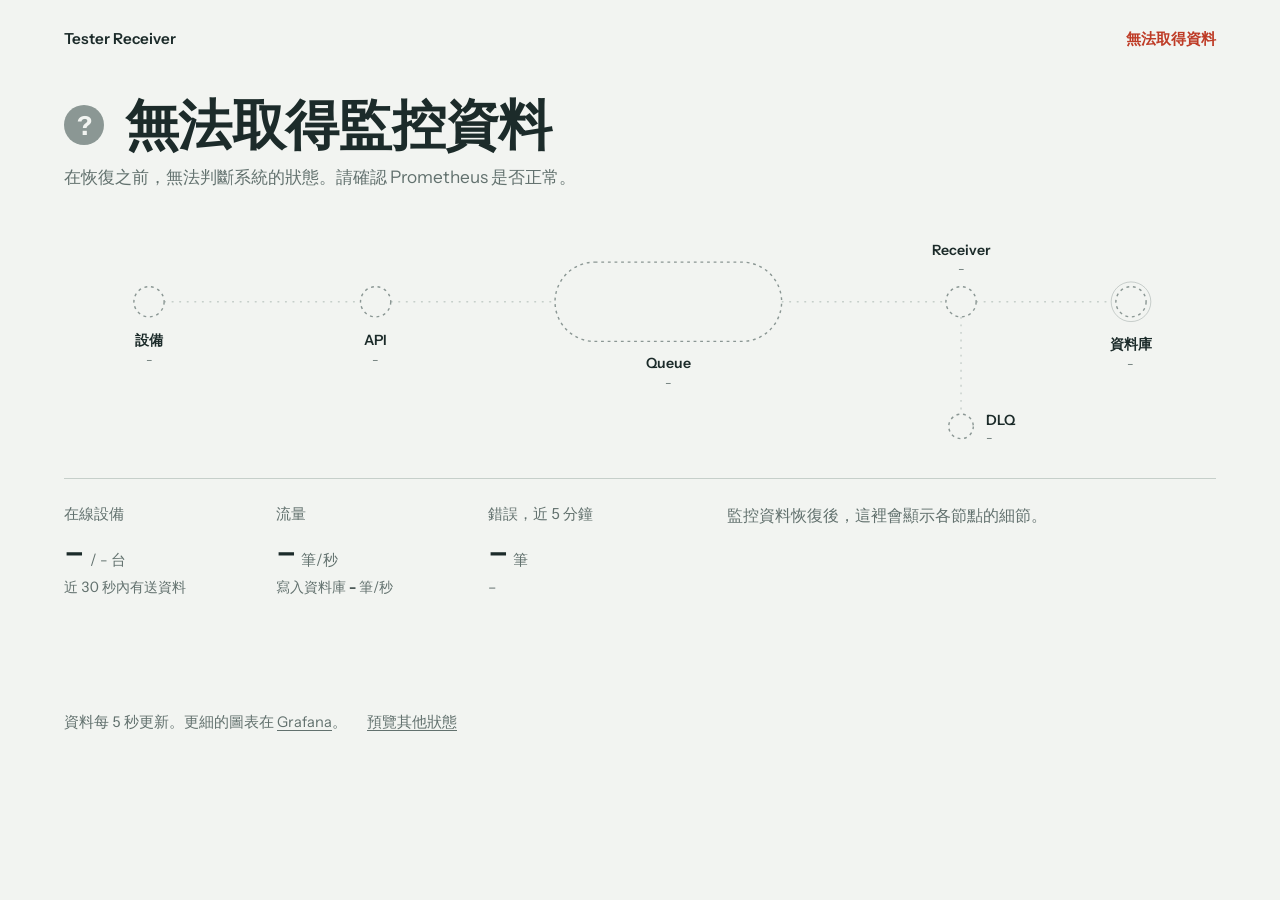
==== cmd/dashboard/web/index.html @ 611d3ff2 "Add live flow monitor page and fix DLQ misrouting after long outages Flow monitor (http://localhost:" ====
<!doctype html>
<html lang="zh-Hant">
<head>
<meta charset="utf-8">
<meta name="viewport" content="width=device-width, initial-scale=1">
<title>Tester Receiver 流程監控</title>
<link rel="icon" href="data:image/svg+xml,%3Csvg xmlns='http://www.w3.org/2000/svg' viewBox='0 0 32 32'%3E%3Ccircle cx='16' cy='16' r='11' fill='none' stroke='%230E7C66' stroke-width='3'/%3E%3Ccircle cx='16' cy='16' r='4.5' fill='%230E7C66'/%3E%3C/svg%3E">
<link rel="preconnect" href="https://fonts.googleapis.com">
<link rel="preconnect" href="https://fonts.gstatic.com" crossorigin>
<link href="https://fonts.googleapis.com/css2?family=Instrument+Sans:wdth,wght@75..100,400..700&display=swap" rel="stylesheet">
<style>
  /* 一條訊號路徑。節點是線上的點，Queue 是線上的一段蓄水段。
     顏色只有一個用途：青綠是「在流動」，琥珀與紅保留給異常。 */
  :root {
    --paper: #F2F4F1; --ink: #1C2B2A; --muted: #62716E; --line: #C6CFCA; --faint: #E3E8E4;
    --flow: #0E7C66;  --warn: #8C5600; --bad: #BE3B26;  --off: #8B9794;   /* warn 原為 #A9690A，文字對比 4.03 未達 4.5 */
    --flow-soft: rgba(14, 124, 102, .12); --warn-soft: rgba(169, 105, 10, .13); --bad-soft: rgba(190, 59, 38, .12);
  }
  @media (prefers-color-scheme: dark) {
    :root {
      --paper: #101614; --ink: #E4EBE7; --muted: #8FA09B; --line: #33423D; --faint: #1C2623;
      --flow: #4FD1A5;  --warn: #E3AD45; --bad: #F2806A;  --off: #62726D;
      --flow-soft: rgba(79, 209, 165, .14); --warn-soft: rgba(227, 173, 69, .15); --bad-soft: rgba(242, 128, 106, .15);
    }
  }
  * { box-sizing: border-box; }
  html { -webkit-text-size-adjust: 100%; }
  body {
    margin: 0; background: var(--paper); color: var(--ink);
    font-family: "Instrument Sans", "Noto Sans TC", "PingFang TC", "Microsoft JhengHei", sans-serif;
    font-size: 16px; line-height: 1.5; font-variant-numeric: tabular-nums;
    padding: 28px clamp(20px, 5vw, 72px) 40px;
    max-width: 1440px; margin-inline: auto;
  }
  .num { font-stretch: 85%; }

  .top { display: flex; justify-content: space-between; align-items: baseline; gap: 16px; color: var(--muted); font-size: .95rem; }
  .top strong { color: var(--ink); font-weight: 600; white-space: nowrap; }
  #stamp { text-align: right; }
  #stamp.alert { color: var(--bad); font-weight: 600; }
  #stamp.preview { color: var(--warn); font-weight: 600; }

  /* 標題就是系統狀態 */
  .status { margin: clamp(20px, 4vw, 44px) 0 clamp(8px, 2vw, 20px); min-height: 7.2rem; }
  .status h1 {
    margin: 0; font-size: clamp(2rem, 4.4vw, 3.4rem); font-weight: 600; line-height: 1.12; letter-spacing: -.012em;
    display: flex; align-items: center; gap: .38em;
  }
  .glyph {
    flex: none; display: inline-grid; place-items: center; width: .82em; height: .82em; border-radius: 50%;
    font-size: .9em; background: var(--flow); color: var(--paper); transition: background-color .35s;
  }
  .glyph::before { content: attr(data-g); font-size: .52em; font-weight: 700; line-height: 1; }
  .status.warn .glyph { background: var(--warn); } .status.bad .glyph { background: var(--bad); } .status.off .glyph { background: var(--off); }
  .status p { margin: .5rem 0 0; color: var(--muted); font-size: 1.08rem; max-width: 62ch; }

  /* 架構圖 */
  .diagram { overflow-x: auto; margin-inline: -8px; padding-inline: 8px; scrollbar-width: thin; }
  .diagram svg { display: block; width: 100%; min-width: 780px; height: auto; }

  .edge { stroke: var(--line); stroke-width: 1.5; transition: stroke .35s, stroke-width .35s; }
  .edge.warn { stroke: var(--warn); stroke-width: 2.5; }
  .edge.bad { stroke: var(--bad); stroke-width: 2.5; stroke-dasharray: 3 7; stroke-linecap: round; }
  .edge.off { stroke: var(--line); stroke-dasharray: 2 6; }
  .edge-note { font-size: 13.5px; font-weight: 600; text-anchor: middle; fill: var(--muted); }
  .edge-note.warn { fill: var(--warn); } .edge-note.bad { fill: var(--bad); }
  .particle { fill: var(--flow); }

  .node { cursor: pointer; outline: none; }
  .node .hit { fill: transparent; }
  .node .ring { fill: var(--paper); stroke: var(--ink); stroke-width: 1.5; transition: stroke .35s, stroke-width .2s, fill .35s; }
  .node .outer { fill: none; stroke: var(--ink); stroke-width: 1; opacity: .45; transition: stroke .35s; }
  .node .core { fill: var(--flow); transition: fill .35s, opacity .35s; }
  .node .cross { stroke: var(--bad); stroke-width: 2.2; stroke-linecap: round; fill: none; opacity: 0; transition: opacity .35s; }
  .node .halo { fill: var(--flow-soft); opacity: 0; transition: opacity .2s, fill .35s; }
  .node .name { font-size: 15px; font-weight: 600; fill: var(--ink); text-anchor: middle; }
  .node .val { font-size: 14px; fill: var(--muted); text-anchor: middle; transition: fill .35s; }
  .node.dlq .name, .node.dlq .val { text-anchor: start; }

  .node.warn .ring { stroke: var(--warn); stroke-width: 2; } .node.warn .core { fill: var(--warn); }
  .node.warn .val { fill: var(--warn); font-weight: 600; }  .node.warn .halo { fill: var(--warn-soft); }
  .node.bad .ring { stroke: var(--bad); stroke-width: 2; }   .node.bad .core { opacity: 0; }
  .node.bad .cross { opacity: 1; }
  .node.bad .val { fill: var(--bad); font-weight: 600; }     .node.bad .halo { fill: var(--bad-soft); }
  .node.bad .outer, .node.off .outer { stroke: var(--off); }
  .node.off .ring { stroke: var(--off); stroke-dasharray: 3 4; } .node.off .core { opacity: 0; }

  .node:hover .ring, .node:focus-visible .ring, .node.active .ring { stroke-width: 2.6; }
  .node:hover .halo, .node:focus-visible .halo, .node.active .halo { opacity: 1; }
  .node:focus-visible .ring { stroke: var(--flow); }

  /* Queue：堆在裡面的資料點。這是整張圖唯一「會長大」的東西 */
  .pile circle { fill: var(--flow); opacity: 0; transform: scale(.2); transform-box: fill-box; transform-origin: center;
                 transition: opacity .3s, transform .3s cubic-bezier(.2, .9, .3, 1.3), fill .35s; }
  .pile circle.on { opacity: 1; transform: scale(1); }
  .node.warn .pile circle { fill: var(--warn); } .node.bad .pile circle { fill: var(--bad); }
  .node.mq.bad .cross { opacity: 0; }                /* 堵塞時用堆積表示，不打叉 */
  .node.mq.bad.down .cross { opacity: 1; }           /* broker 沒回應才打叉 */
  .node.mq.bad .ring { fill: var(--bad-soft); } .node.mq.warn .ring { fill: var(--warn-soft); }

  /* 圖下方：三個讀數 + 節點細節 */
  .below { display: grid; grid-template-columns: minmax(0, 1.25fr) minmax(0, 1fr); gap: clamp(24px, 4vw, 64px);
           border-top: 1px solid var(--line); margin-top: 8px; padding-top: 24px; }
  .figures { display: grid; grid-template-columns: repeat(3, minmax(0, 1fr)); gap: 24px; margin: 0; }
  .figures dt { color: var(--muted); font-size: .95rem; }
  .figures dd { margin: 2px 0 0; }
  .figures .big { font-size: clamp(1.9rem, 3.2vw, 2.6rem); font-weight: 500; line-height: 1.1; }
  .figures .unit { color: var(--muted); font-size: .95rem; margin-left: .3em; }
  .figures .more { color: var(--muted); font-size: .9rem; margin-top: 4px; }
  .figures .more b { color: var(--ink); font-weight: 600; }

  .inspect { min-height: 172px; }
  .inspect h2 { margin: 0; font-size: 1.15rem; font-weight: 600; display: flex; align-items: baseline; gap: .6em; flex-wrap: wrap; }
  .inspect h2 small { font-size: .95rem; font-weight: 500; color: var(--muted); }
  .inspect h2 small.warn { color: var(--warn); } .inspect h2 small.bad { color: var(--bad); }
  .inspect .hint { color: var(--muted); margin: 0; }
  .inspect dl { display: grid; grid-template-columns: repeat(2, minmax(0, 1fr)); gap: 6px 24px; margin: 12px 0 0; }
  .inspect dl div { display: flex; justify-content: space-between; gap: 12px; border-bottom: 1px solid var(--faint); padding-bottom: 5px; }
  .inspect dt { color: var(--muted); } .inspect dd { margin: 0; font-weight: 600; text-align: right; }
  .spark { margin-top: 14px; display: flex; align-items: flex-end; gap: 14px; }
  .spark svg { flex: 1; min-width: 0; height: 44px; overflow: visible; }
  .spark path { fill: none; stroke: var(--flow); stroke-width: 2; stroke-linejoin: round; stroke-linecap: round; }
  .spark circle { fill: var(--flow); stroke: var(--paper); stroke-width: 2; }
  .spark span { color: var(--muted); font-size: .88rem; white-space: nowrap; }
  .pin { font: inherit; font-size: .88rem; color: var(--muted); background: none; border: 0; padding: 0; margin-left: auto;
         cursor: pointer; text-decoration: underline; text-underline-offset: 3px; }

  footer { margin-top: 36px; color: var(--muted); font-size: .92rem; display: flex; gap: 10px 20px; flex-wrap: wrap; align-items: center; }
  footer a { color: inherit; text-underline-offset: 3px; }
  .chips { display: flex; gap: 8px; flex-wrap: wrap; }
  .chips[hidden] { display: none; }
  button.chip { font: inherit; font-size: .9rem; color: var(--ink); background: transparent; border: 1px solid var(--line);
                border-radius: 999px; padding: 4px 13px; cursor: pointer; transition: background-color .15s, border-color .15s; }
  button.chip:hover { border-color: var(--ink); }
  button.chip[aria-pressed="true"] { background: var(--ink); color: var(--paper); border-color: var(--ink); }
  button.link { font: inherit; color: inherit; background: none; border: 0; padding: 0; cursor: pointer;
                text-decoration: underline; text-underline-offset: 3px; }
  :is(button, a):focus-visible { outline: 2px solid var(--flow); outline-offset: 3px; border-radius: 4px; }

  /* 窄螢幕一律用 minmax(0, 1fr)：單寫 1fr 的最小寬度是內容寬，會把版面撐出水平捲動 */
  @media (max-width: 860px) {
    .below { grid-template-columns: minmax(0, 1fr); }
    .status { min-height: 0; }
  }
  @media (max-width: 520px) {
    .figures { grid-template-columns: repeat(2, minmax(0, 1fr)); }
    .inspect dl { grid-template-columns: minmax(0, 1fr); }
    .spark { flex-direction: column; align-items: stretch; gap: 6px; }
    .spark svg { flex: none; width: 100%; }
  }
  @media (prefers-reduced-motion: reduce) {
    * { transition: none !important; }
  }
</style>
</head>
<body>

<header class="top">
  <strong>Tester Receiver</strong>
  <span id="stamp" role="status">連線中…</span>
</header>

<section class="status off" id="status" aria-live="polite">
  <h1><span class="glyph" id="glyph" data-g="?" aria-hidden="true"></span><span id="title">讀取中</span></h1>
  <p id="detail">正在取得系統目前的狀態。</p>
</section>

<section class="diagram" aria-label="資料流程圖">
  <svg viewBox="0 74 1220 254" id="map">
    <title>資料從設備經 API 進入 Queue，由 Receiver 取出後寫入資料庫；無法寫入的訊息進入 DLQ。</title>

    <g id="edges">
      <line class="edge" data-edge="devApi" x1="106" y1="150" x2="314" y2="150"/>
      <line class="edge" data-edge="apiMq"  x1="346" y1="150" x2="520" y2="150"/>
      <line class="edge" data-edge="mqRcv"  x1="760" y1="150" x2="934" y2="150"/>
      <line class="edge" data-edge="rcvDb"  x1="966" y1="150" x2="1109" y2="150"/>
      <line class="edge" data-edge="rcvDlq" x1="950" y1="166" x2="950" y2="268"/>
      <text class="edge-note" data-note="devApi" x="210" y="130"></text>
      <text class="edge-note" data-note="apiMq"  x="433" y="130"></text>
      <text class="edge-note" data-note="mqRcv"  x="847" y="130"></text>
      <text class="edge-note" data-note="rcvDb"  x="1037" y="130"></text>
    </g>
    <g id="particles" aria-hidden="true"></g>

    <g class="node dev" data-node="dev" tabindex="0" role="button" transform="translate(90 150)">
      <circle class="hit" r="38"/><circle class="halo" r="27"/>
      <circle class="ring" r="16"/><circle class="core" r="5"/><path class="cross" d="M-5-5 5 5M5-5-5 5"/>
      <text class="name" y="46">設備</text><text class="val num" y="66">–</text>
    </g>
    <g class="node api" data-node="api" tabindex="0" role="button" transform="translate(330 150)">
      <circle class="hit" r="38"/><circle class="halo" r="27"/>
      <circle class="ring" r="16"/><circle class="core" r="5"/><path class="cross" d="M-5-5 5 5M5-5-5 5"/>
      <text class="name" y="46">API</text><text class="val num" y="66">–</text>
    </g>
    <g class="node mq" data-node="mq" tabindex="0" role="button" transform="translate(640 150)">
      <rect class="hit" x="-130" y="-52" width="260" height="150"/>
      <rect class="halo" x="-129" y="-51" width="258" height="102" rx="51"/>
      <rect class="ring" x="-120" y="-42" width="240" height="84" rx="42"/>
      <g class="pile" id="pile"></g>
      <path class="cross" d="M-7-7 7 7M7-7-7 7"/>
      <text class="name" y="70">Queue</text><text class="val num" y="90">–</text>
    </g>
    <g class="node rcv" data-node="rcv" tabindex="0" role="button" transform="translate(950 150)">
      <circle class="hit" r="38"/><circle class="halo" r="27"/>
      <circle class="ring" r="16"/><circle class="core" r="5"/><path class="cross" d="M-5-5 5 5M5-5-5 5"/>
      <text class="name" y="-50">Receiver</text><text class="val num" y="-30">–</text>
    </g>
    <g class="node db" data-node="db" tabindex="0" role="button" transform="translate(1130 150)">
      <circle class="hit" r="38"/><circle class="halo" r="30"/>
      <circle class="outer" r="21"/><circle class="ring" r="16"/><circle class="core" r="5"/><path class="cross" d="M-5-5 5 5M5-5-5 5"/>
      <text class="name" y="50">資料庫</text><text class="val num" y="70">–</text>
    </g>
    <g class="node dlq" data-node="dlq" tabindex="0" role="button" transform="translate(950 282)">
      <rect class="hit" x="-30" y="-26" width="150" height="52"/><circle class="halo" r="23"/>
      <circle class="ring" r="13"/><circle class="core" r="4"/><path class="cross" d="M-4-4 4 4M4-4-4 4"/>
      <text class="name" x="26" y="-2">DLQ</text><text class="val num" x="26" y="17">–</text>
    </g>
  </svg>
</section>

<section class="below">
  <dl class="figures">
    <div>
      <dt>在線設備</dt>
      <dd><span class="big num" id="f-dev">–</span><span class="unit">/ <span class="num" id="f-dev-total">–</span> 台</span></dd>
      <dd class="more">近 30 秒內有送資料</dd>
    </div>
    <div>
      <dt>流量</dt>
      <dd><span class="big num" id="f-in">–</span><span class="unit">筆/秒</span></dd>
      <dd class="more">寫入資料庫 <b class="num" id="f-out">–</b> 筆/秒</dd>
    </div>
    <div>
      <dt>錯誤，近 5 分鐘</dt>
      <dd><span class="big num" id="f-err">–</span><span class="unit">筆</span></dd>
      <dd class="more" id="f-err-more">沒有錯誤</dd>
    </div>
  </dl>
  <aside class="inspect" id="inspect" aria-live="polite"></aside>
</section>

<footer>
  <span>資料每 5 秒更新。更細的圖表在 <a href="http://localhost:3001" target="_blank" rel="noopener">Grafana</a>。</span>
  <button class="link" id="preview-toggle" aria-expanded="false" aria-controls="chips">預覽其他狀態</button>
  <div class="chips" id="chips" hidden></div>
</footer>

<script src="logic.js"></script>
<script>
'use strict';
const M = window.Monitor;
const $ = (id) => document.getElementById(id);
const SVG = 'http://www.w3.org/2000/svg';
const reduced = matchMedia('(prefers-reduced-motion: reduce)');
const NAMES = { dev: '設備', api: 'API', mq: 'Queue', rcv: 'Receiver', db: '資料庫', dlq: 'DLQ' };
const STATE_WORD = { ok: '正常', warn: '注意', bad: '異常', off: '未知' };
const GLYPH = { ok: '✓', warn: '!', bad: '✕', off: '?' };

const view = { s: null, a: null, pinned: null, hovered: null, lastOk: null,
               demo: new URLSearchParams(location.search).get('demo'), series: {} };

// ---------- 資料來源 ----------
async function prom(path, params) {
  const res = await fetch('/prom/api/v1/' + path + '?' + new URLSearchParams(params));
  if (!res.ok) throw new Error('HTTP ' + res.status);
  const body = await res.json();
  if (body.status !== 'success') throw new Error(body.error || 'query failed');
  return body.data.result;
}
const one = (r) => (r.length ? Number(r[0].value[1]) : null);
const by = (r, label) => Object.fromEntries(r.map((x) => [x.metric[label], Number(x.value[1])]));

const QUERIES = {
  up: 'up{job=~"api|receiver|rabbitmq"}',
  apiRate: 'sum by (outcome) (rate(tester_api_readings_total[20s]))',
  rcvRate: 'sum by (outcome) (rate(tester_receiver_messages_total[20s]))',
  retryRate: 'sum(rate(tester_receiver_retries_total[20s]))',
  ready: 'rabbitmq_detailed_queue_messages_ready{queue=~"readings|readings.dlq"}',
  unacked: 'rabbitmq_detailed_queue_messages_unacked{queue="readings"}',
  growth: 'deriv(rabbitmq_detailed_queue_messages_ready{queue="readings"}[30s])',
  devTotal: 'tester_api_devices_registered',
  devActive: 'tester_api_devices_active',
  broker: 'tester_api_broker_connected',
  db: 'tester_receiver_database_up',
  errApi: 'sum by (outcome) (increase(tester_api_readings_total{outcome=~"rejected|publish_failed"}[5m]))',
  errDlq: 'sum(increase(tester_receiver_messages_total{outcome="dlq"}[5m]))',
  errRetry: 'sum(increase(tester_receiver_retries_total[5m]))',
  apiP95: 'histogram_quantile(0.95, sum by (le) (rate(tester_api_request_duration_seconds_bucket{outcome="accepted"}[1m])))',
  rcvP95: 'histogram_quantile(0.95, sum by (le) (rate(tester_receiver_process_duration_seconds_bucket{outcome="written"}[1m])))',
  sinceWrite: '(time() - tester_receiver_last_written_timestamp_seconds) and (tester_receiver_last_written_timestamp_seconds > 0)',
};

async function liveSnapshot() {
  const keys = Object.keys(QUERIES);
  const results = await Promise.all(keys.map((k) => prom('query', { query: QUERIES[k] })));
  const r = Object.fromEntries(keys.map((k, i) => [k, results[i]]));
  const up = by(r.up, 'job'), api = by(r.apiRate, 'outcome'), rcv = by(r.rcvRate, 'outcome');
  const ready = by(r.ready, 'queue'), errApi = by(r.errApi, 'outcome');
  const apiUp = up.api === 1, rcvUp = up.receiver === 1, mqUp = up.rabbitmq === 1;
  const finite = (v) => (v != null && Number.isFinite(v) ? v : null);
  const dbOk = rcvUp ? one(r.db) === 1 : null;
  const writing = rcvUp && dbOk !== false;
  // 服務停機後它的指標會停在最後一個值幾分鐘；停機時一律當成 0 或未知，不沿用舊值。
  // 資料庫連不上時寫入速率也當成 0：rate() 是 20 秒的移動平均，剛斷線時還會殘留一個數字。
  return {
    apiUp, rcvUp, mqUp,
    brokerOk: apiUp ? one(r.broker) === 1 : null,
    dbOk,
    inRate: apiUp ? api.accepted || 0 : 0, failRate: apiUp ? api.publish_failed || 0 : 0, rejRate: apiUp ? api.rejected || 0 : 0,
    writeRate: writing ? rcv.written || 0 : 0, dupRate: writing ? rcv.duplicate || 0 : 0, dlqRate: rcvUp ? rcv.dlq || 0 : 0,
    retryRate: rcvUp ? one(r.retryRate) || 0 : 0,
    ready: mqUp ? ready.readings ?? null : null, dlq: mqUp ? ready['readings.dlq'] ?? null : null,
    unacked: mqUp ? one(r.unacked) : null, growth: one(r.growth) || 0,
    devTotal: one(r.devTotal), devActive: apiUp ? one(r.devActive) : null,
    errRej: errApi.rejected || 0, errPub: errApi.publish_failed || 0, errDlq: one(r.errDlq) || 0, errRetry: one(r.errRetry) || 0,
    apiP95: apiUp ? finite(one(r.apiP95)) : null, rcvP95: rcvUp ? finite(one(r.rcvP95)) : null,
    sinceWrite: rcvUp ? finite(one(r.sinceWrite)) : null,
  };
}

// 每個節點的近 5 分鐘走勢
const SERIES = {
  dev: { q: 'sum(rate(tester_api_readings_total{outcome="accepted"}[20s]))', label: '進入，筆/秒', of: (s) => s.inRate },
  api: { q: 'sum(rate(tester_api_readings_total{outcome="accepted"}[20s]))', label: '進入，筆/秒', of: (s) => s.inRate },
  mq:  { q: 'rabbitmq_detailed_queue_messages_ready{queue="readings"}', label: '等待中的筆數', of: (s) => s.ready },
  rcv: { q: 'sum(rate(tester_receiver_messages_total{outcome="written"}[20s]))', label: '寫入，筆/秒', of: (s) => s.writeRate },
  db:  { q: 'sum(rate(tester_receiver_messages_total{outcome="written"}[20s]))', label: '寫入，筆/秒', of: (s) => s.writeRate },
  dlq: { q: 'rabbitmq_detailed_queue_messages_ready{queue="readings.dlq"}', label: 'DLQ 的筆數', of: (s) => s.dlq },
};

async function loadSeries(node) {
  if (!node || !view.s) return;
  if (view.demo) {
    // 預覽：依目前的數值造一條合理的走勢（有成長的就畫成爬升）
    const target = SERIES[node].of(view.s) || 0, climbing = node === 'mq' && view.s.growth > 0;
    const isCount = node === 'mq' || node === 'dlq';   // 筆數是整數，不加抖動
    view.series[node] = Array.from({ length: 60 }, (_, i) => {
      const v = target * (climbing ? Math.pow(i / 59, 1.6) : 1);
      return isCount ? Math.round(v) : v * (1 + Math.sin(i * 1.7) * 0.015);
    });
    return;
  }
  const end = Math.floor(Date.now() / 1000);
  const r = await prom('query_range', { query: SERIES[node].q, start: end - 300, end, step: 5 });
  view.series[node] = r.length ? r[0].values.map((p) => Number(p[1])) : [];
}

// ---------- 資料點：沿著線移動的小圓點 ----------
const EDGES = {
  devApi: [106, 150, 314, 150], apiMq: [346, 150, 520, 150], mqRcv: [760, 150, 934, 150],
  rcvDb: [966, 150, 1109, 150], rcvDlq: [950, 166, 950, 268],
};
const lanes = Object.fromEntries(Object.entries(EDGES).map(([k, [x1, y1, x2, y2]]) =>
  [k, { x1, y1, x2, y2, len: Math.hypot(x2 - x1, y2 - y1), perSec: 0, speed: 150, debt: 0, dots: [] }]));
const pool = [];

function spawn(lane) {
  const el = pool.pop() || document.createElementNS(SVG, 'circle');
  el.setAttribute('class', 'particle'); el.setAttribute('r', 3);
  $('particles').appendChild(el);
  lane.dots.push({ el, d: 0 });
}

let lastFrame = 0;
function frame(now) {
  const dt = Math.min(0.05, (now - lastFrame) / 1000 || 0);   // 分頁切回來時不要一次跳一大步
  lastFrame = now;
  for (const lane of Object.values(lanes)) {
    if (!reduced.matches) {
      lane.debt += lane.perSec * dt;
      while (lane.debt >= 1) { lane.debt -= 1; spawn(lane); }
    }
    for (let i = lane.dots.length - 1; i >= 0; i--) {
      const p = lane.dots[i];
      p.d += lane.speed * dt;
      if (p.d >= lane.len) { p.el.remove(); pool.push(p.el); lane.dots.splice(i, 1); continue; }
      const k = p.d / lane.len;
      p.el.setAttribute('cx', lane.x1 + (lane.x2 - lane.x1) * k);
      p.el.setAttribute('cy', lane.y1 + (lane.y2 - lane.y1) * k);
      p.el.setAttribute('opacity', Math.min(1, p.d / 14, (lane.len - p.d) / 14));   // 進出節點時淡入淡出
    }
  }
  requestAnimationFrame(frame);
}

// ---------- 畫面 ----------
function tween(el, to, digits = 0) {
  const from = el._v;
  el._v = to;
  cancelAnimationFrame(el._raf);
  if (to == null || from == null || from === to || reduced.matches) { el.textContent = M.num(to, digits); return; }
  const t0 = performance.now();
  const step = (t) => {
    const k = Math.min(1, (t - t0) / 480), e = 1 - Math.pow(1 - k, 3);
    el.textContent = M.num(from + (to - from) * e, digits);
    if (k < 1) el._raf = requestAnimationFrame(step);
  };
  el._raf = requestAnimationFrame(step);
}

// Queue 裡的 60 個位置：由出口那一側往回堆，中間兩排先滿
(function buildPile() {
  const rows = [-6.5, 6.5, -19.5, 19.5];
  for (let c = 0; c < 15; c++) for (const y of rows) {
    const dot = document.createElementNS(SVG, 'circle');
    dot.setAttribute('cx', 86 - c * 12.3); dot.setAttribute('cy', y); dot.setAttribute('r', 4.1);
    $('pile').appendChild(dot);
  }
})();

function render() {
  const { s, a } = view;
  $('status').className = 'status ' + a.level;
  $('glyph').dataset.g = GLYPH[a.level];
  $('title').textContent = a.title;
  $('detail').textContent = a.detail;

  for (const [id, n] of Object.entries(a.nodes)) {
    const g = document.querySelector(`[data-node="${id}"]`);
    const down = id === 'mq' && s && !s.mqUp;
    g.setAttribute('class', `node ${id} ${n.state}${down ? ' down' : ''}${activeNode() === id ? ' active' : ''}`);
    g.querySelector('.val').textContent = n.value;
    g.setAttribute('aria-label', `${NAMES[id]}：${n.value}，${STATE_WORD[n.state]}`);
    g.setAttribute('aria-pressed', String(view.pinned === id));
  }
  for (const [id, e] of Object.entries(a.edges)) {
    document.querySelector(`[data-edge="${id}"]`).setAttribute('class', 'edge ' + e.state);
    const note = document.querySelector(`[data-note="${id}"]`);
    if (note) { note.textContent = e.note; note.setAttribute('class', 'edge-note ' + e.state); }
    lanes[id].perSec = e.particles;
    lanes[id].speed = e.state === 'warn' ? 85 : 150;      // 消化不及的那一段流得比較慢
  }
  [...$('pile').children].forEach((dot, i) => {
    dot.style.transitionDelay = (i * 7) + 'ms';            // 一顆一顆堆上去，而不是整塊出現
    dot.classList.toggle('on', i < a.pile);
  });

  const known = s && a.level !== 'off';
  tween($('f-dev'), known ? s.devActive : null);
  tween($('f-dev-total'), known ? s.devTotal : null);
  tween($('f-in'), known ? s.inRate : null, known && s.inRate < 10 ? 1 : 0);
  tween($('f-out'), known ? s.writeRate : null, known && s.writeRate < 10 ? 1 : 0);
  const errs = known ? [['拒絕', s.errRej], ['未確認', s.errPub], ['重試', s.errRetry], ['DLQ', s.errDlq]].map(([k, v]) => [k, Math.round(v)]) : [];
  tween($('f-err'), known ? errs.reduce((t, e) => t + e[1], 0) : null);
  const some = errs.filter((e) => e[1] > 0);
  $('f-err-more').innerHTML = !known ? '–' : some.length ? some.map(([k, v]) => `${k} <b class="num">${M.num(v)}</b>`).join('　') : '沒有錯誤';

  renderInspect();
  revealFocus(a.focus);
}

// 窄螢幕上圖需要左右捲動。出問題的節點若在畫面外，就把圖捲過去——
// 否則標題說「資料庫連不上」，圖上卻看不到資料庫。只在問題換了節點時捲一次，不跟使用者搶捲軸。
let revealed = null;
function revealFocus(id) {
  if (id === revealed) return;
  revealed = id;
  const pane = document.querySelector('.diagram');
  if (!id || pane.scrollWidth <= pane.clientWidth) return;
  const node = document.querySelector(`[data-node="${id}"] .ring`).getBoundingClientRect(), box = pane.getBoundingClientRect();
  const left = pane.scrollLeft + (node.left + node.width / 2) - (box.left + box.width / 2);
  pane.scrollTo({ left, behavior: reduced.matches ? 'auto' : 'smooth' });
}

// 目前要顯示細節的節點：滑鼠指著的 > 點選固定的 > 出問題的那一個
const activeNode = () => view.hovered || view.pinned || (view.a && view.a.focus) || null;

const ms = (sec) => (sec == null ? '–' : sec < 1 ? Math.round(sec * 1000) + ' 毫秒' : M.num(sec, 1) + ' 秒');
const ago = (sec) => (sec == null ? '–' : sec < 90 ? Math.round(sec) + ' 秒前' : Math.round(sec / 60) + ' 分鐘前');

function rowsFor(id, s) {
  const r = (v) => M.num(v, v < 10 ? 1 : 0) + ' 筆/秒';
  switch (id) {
    case 'dev': return [['在線', `${M.num(s.devActive)} / ${M.num(s.devTotal)} 台`], ['送出', r(s.inRate + s.failRate + s.rejRate)],
                        ['被拒絕（5 分鐘）', M.num(Math.round(s.errRej)) + ' 筆'], ['需重送（5 分鐘）', M.num(Math.round(s.errPub)) + ' 筆']];
    case 'api': return [['接受', r(s.inRate)], ['未獲確認', r(s.failRate)], ['回應時間 p95', ms(s.apiP95)],
                        ['與 Queue 的連線', s.brokerOk == null ? '–' : s.brokerOk ? '正常' : '中斷']];
    case 'mq':  return [['等待中', M.num(s.ready) + ' 筆'], ['處理中', M.num(s.unacked) + ' 筆'],
                        ['變化', s.ready == null ? '–' : Math.abs(s.growth) < 1 ? '持平' : (s.growth > 0 ? '每秒增加 ' : '每秒減少 ') + M.num(Math.abs(s.growth)) + ' 筆'],
                        ['消化速度', r(s.writeRate + s.dupRate + s.dlqRate)]];
    case 'rcv': return [['寫入', r(s.writeRate)], ['重複（已略過）', r(s.dupRate)], ['重試', r(s.retryRate)], ['處理時間 p95', ms(s.rcvP95)]];
    case 'db':  return [['狀態', s.dbOk == null ? '未知' : s.dbOk ? '可寫入' : '連不上'], ['寫入', r(s.writeRate)], ['上次寫入', ago(s.sinceWrite)]];
    case 'dlq': return [['目前', M.num(s.dlq) + ' 筆'], ['新增（5 分鐘）', M.num(Math.round(s.errDlq)) + ' 筆']];
  }
  return [];
}

function sparkPath(values, w, h) {
  const peak = Math.max(0, ...values), n = values.length;
  const scale = Math.max(1, peak);   // 全為 0 時仍畫成一條貼底的線；但標示的最高值要是實際的 0
  const pts = values.map((v, i) => [i / (n - 1) * w, h - 2 - (v / scale) * (h - 6)]);
  return { d: pts.map((p, i) => (i ? 'L' : 'M') + p[0].toFixed(1) + ' ' + p[1].toFixed(1)).join(''), max: peak };
}

function renderInspect() {
  const id = activeNode(), { s, a } = view;
  if (!id || !s || a.level === 'off') {
    setInspect(`<p class="hint">${a.level === 'off' ? '監控資料恢復後，這裡會顯示各節點的細節。' : '指向或點選圖上的節點，查看那一段的細節。'}</p>`);
    return;
  }
  const n = a.nodes[id], series = view.series[id];
  let html = `<h2>${NAMES[id]}<small class="${n.state}">${n.value}</small>` +
             (view.pinned === id ? '<button class="pin" id="unpin">取消固定</button>' : '') + '</h2>';
  html += '<dl>' + rowsFor(id, s).map(([k, v]) => `<div><dt>${k}</dt><dd class="num">${v}</dd></div>`).join('') + '</dl>';
  if (series && series.length > 1) {
    const { d, max } = sparkPath(series, 300, 44);
    html += `<div class="spark"><svg viewBox="0 0 300 44" preserveAspectRatio="none" role="img" aria-label="${SERIES[id].label}，近 5 分鐘，最高 ${M.num(max)}">` +
            `<path d="${d}" vector-effect="non-scaling-stroke"/></svg>` +
            `<span>${SERIES[id].label}<br>近 5 分鐘，最高 <b class="num">${M.num(max, max < 10 && !Number.isInteger(max) ? 1 : 0)}</b></span></div>`;
  }
  setInspect(html);
}

// 內容沒變就不動 DOM。否則每次重繪都會把「取消固定」按鈕換成新的，
// 使用者按下與放開之間按鈕被換掉，點擊就遺失了（Playwright 驗證時抓到的）。
let inspectHTML = '';
function setInspect(html) {
  if (html === inspectHTML) return;
  inspectHTML = html;
  $('inspect').innerHTML = html;
}
// 用 pointerdown 而不是 click：按下的當下就處理，不受之後的重繪影響；鍵盤操作仍走 click
$('inspect').addEventListener('pointerdown', (e) => { if (e.target.closest('#unpin')) { e.preventDefault(); select(null); } });
$('inspect').addEventListener('click', (e) => { if (e.target.closest('#unpin') && view.pinned) select(null); });

async function focusChanged() {
  document.querySelectorAll('.node').forEach((g) => g.classList.toggle('active', g.dataset.node === activeNode()));
  renderInspect();
  const id = activeNode();
  if (id) { try { await loadSeries(id); } catch { /* 走勢取不到不影響其他部分 */ } if (activeNode() === id) renderInspect(); }
}
function select(id) { view.pinned = view.pinned === id ? null : id; if (view.a) { render(); focusChanged(); } }

document.querySelectorAll('.node').forEach((g) => {
  const id = g.dataset.node;
  g.addEventListener('pointerenter', () => { view.hovered = id; focusChanged(); });
  g.addEventListener('pointerleave', () => { view.hovered = null; focusChanged(); });
  g.addEventListener('focus', () => { view.hovered = id; focusChanged(); });
  g.addEventListener('blur', () => { view.hovered = null; focusChanged(); });
  g.addEventListener('click', () => select(id));
  g.addEventListener('keydown', (e) => {
    if (e.key === 'Enter' || e.key === ' ') { e.preventDefault(); select(id); }
    if (e.key === 'Escape') { view.pinned = null; render(); }
  });
});

// ---------- 預覽 ----------
function buildChips() {
  const chips = $('chips');
  const items = [['', '即時資料']].concat(Object.entries(M.DEMOS).map(([k, d]) => [k, d.label]), [['offline', '監控中斷']]);
  chips.replaceChildren(...items.map(([key, label]) => {
    const b = Object.assign(document.createElement('button'), { className: 'chip', textContent: label });
    b.setAttribute('aria-pressed', String((view.demo || '') === key));
    b.onclick = () => setDemo(key || null);
    return b;
  }));
}
function setDemo(key) {
  view.demo = key; view.series = {};
  const url = new URL(location.href);
  key ? url.searchParams.set('demo', key) : url.searchParams.delete('demo');
  history.replaceState(null, '', url);
  buildChips();
  tick();
}
$('preview-toggle').onclick = () => {
  const open = $('chips').hidden;
  $('chips').hidden = !open;
  $('preview-toggle').setAttribute('aria-expanded', String(open));
};

// ---------- 輪詢 ----------
const clock = (d) => d.toLocaleTimeString('zh-TW', { hour12: false });

async function tick() {
  const stamp = $('stamp');
  try {
    if (view.demo === 'offline') throw new Error('preview: offline');
    view.s = view.demo && M.DEMOS[view.demo] ? M.DEMOS[view.demo].s : await liveSnapshot();
    view.a = M.assess(view.s);
    if (view.demo) { stamp.className = 'preview'; stamp.textContent = `預覽：${M.DEMOS[view.demo].label}（不是即時資料）`; }
    else { view.lastOk = new Date(); stamp.className = ''; stamp.textContent = '更新於 ' + clock(view.lastOk); }
  } catch (err) {
    view.a = M.offline(view.lastOk ? clock(view.lastOk) : '');
    stamp.className = view.demo ? 'preview' : 'alert';
    stamp.textContent = view.demo ? '預覽：監控中斷（不是即時資料）' : '無法取得資料';
  }
  render();
  const id = activeNode();
  if (id && view.a.level !== 'off') { try { await loadSeries(id); renderInspect(); } catch { /* 同上 */ } }
}

buildChips();
if (view.demo) { $('chips').hidden = false; $('preview-toggle').setAttribute('aria-expanded', 'true'); }
tick();
setInterval(tick, 2500);
requestAnimationFrame(frame);
window.__monitor = { view, lanes, tick, setDemo };   // 給自動化驗證讀取目前狀態
</script>
</body>
</html>
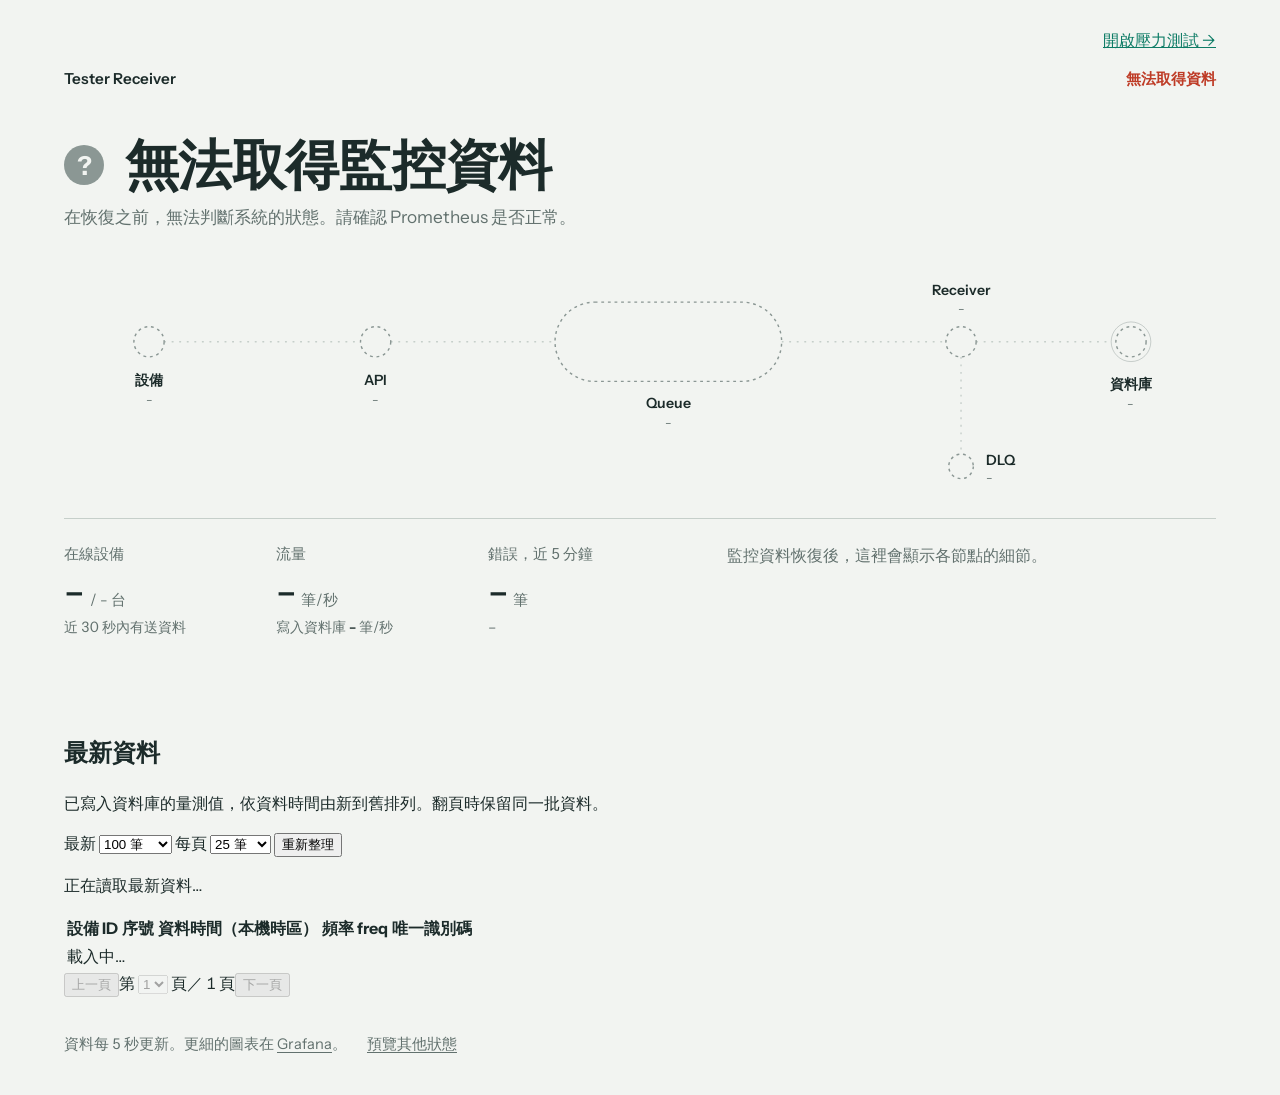
==== commit 406a952e: "feat: add dashboard load testing and paginated latest readings" ====
--- a/cmd/dashboard/web/index.html
+++ b/cmd/dashboard/web/index.html
@@ -4,6 +4,8 @@
 <meta charset="utf-8">
 <meta name="viewport" content="width=device-width, initial-scale=1">
 <title>Tester Receiver 流程監控</title>
+<link rel="stylesheet" href="/readings.css">
+<script src="/readings.js" defer></script>
 <link rel="icon" href="data:image/svg+xml,%3Csvg xmlns='http://www.w3.org/2000/svg' viewBox='0 0 32 32'%3E%3Ccircle cx='16' cy='16' r='11' fill='none' stroke='%230E7C66' stroke-width='3'/%3E%3Ccircle cx='16' cy='16' r='4.5' fill='%230E7C66'/%3E%3C/svg%3E">
 <link rel="preconnect" href="https://fonts.googleapis.com">
 <link rel="preconnect" href="https://fonts.gstatic.com" crossorigin>
@@ -154,6 +156,7 @@
 </style>
 </head>
 <body>
+<nav aria-label="工具" style="text-align:right;margin-bottom:16px"><a href="/loadtest.html" style="color:var(--flow)">開啟壓力測試 →</a></nav>
 
 <header class="top">
   <strong>Tester Receiver</strong>
@@ -239,6 +242,16 @@
   <aside class="inspect" id="inspect" aria-live="polite"></aside>
 </section>
 
+<section class="readings-panel" aria-labelledby="readings-title">
+  <div class="readings-heading"><div><h2 id="readings-title">最新資料</h2><p>已寫入資料庫的量測值，依資料時間由新到舊排列。翻頁時保留同一批資料。</p></div>
+  <div class="readings-controls"><label>最新 <select id="readings-limit"><option value="100">100 筆</option><option value="500">500 筆</option><option value="1000">1,000 筆</option></select></label>
+  <label>每頁 <select id="readings-size"><option value="10">10 筆</option><option value="25" selected>25 筆</option><option value="50">50 筆</option><option value="100">100 筆</option></select></label>
+  <button id="readings-refresh" type="button">重新整理</button></div></div>
+  <p id="readings-status" role="status" aria-live="polite">正在讀取最新資料…</p>
+  <div class="readings-scroll" tabindex="0" role="region" aria-label="最新量測資料，可左右捲動"><table class="readings-table"><thead><tr><th scope="col">設備 ID</th><th scope="col">序號</th><th scope="col">資料時間（本機時區）</th><th scope="col">頻率 freq</th><th scope="col">唯一識別碼</th></tr></thead><tbody id="readings-body"><tr><td colspan="5">載入中…</td></tr></tbody></table></div>
+  <nav class="readings-pagination" aria-label="資料分頁"><span id="readings-range"></span><div><button id="readings-prev" type="button" disabled>上一頁</button><label>第 <select id="readings-page" aria-label="跳至頁碼" disabled><option>1</option></select> 頁</label><span id="readings-pages">／ 1 頁</span><button id="readings-next" type="button" disabled>下一頁</button></div></nav>
+</section>
+
 <footer>
   <span>資料每 5 秒更新。更細的圖表在 <a href="http://localhost:3001" target="_blank" rel="noopener">Grafana</a>。</span>
   <button class="link" id="preview-toggle" aria-expanded="false" aria-controls="chips">預覽其他狀態</button>
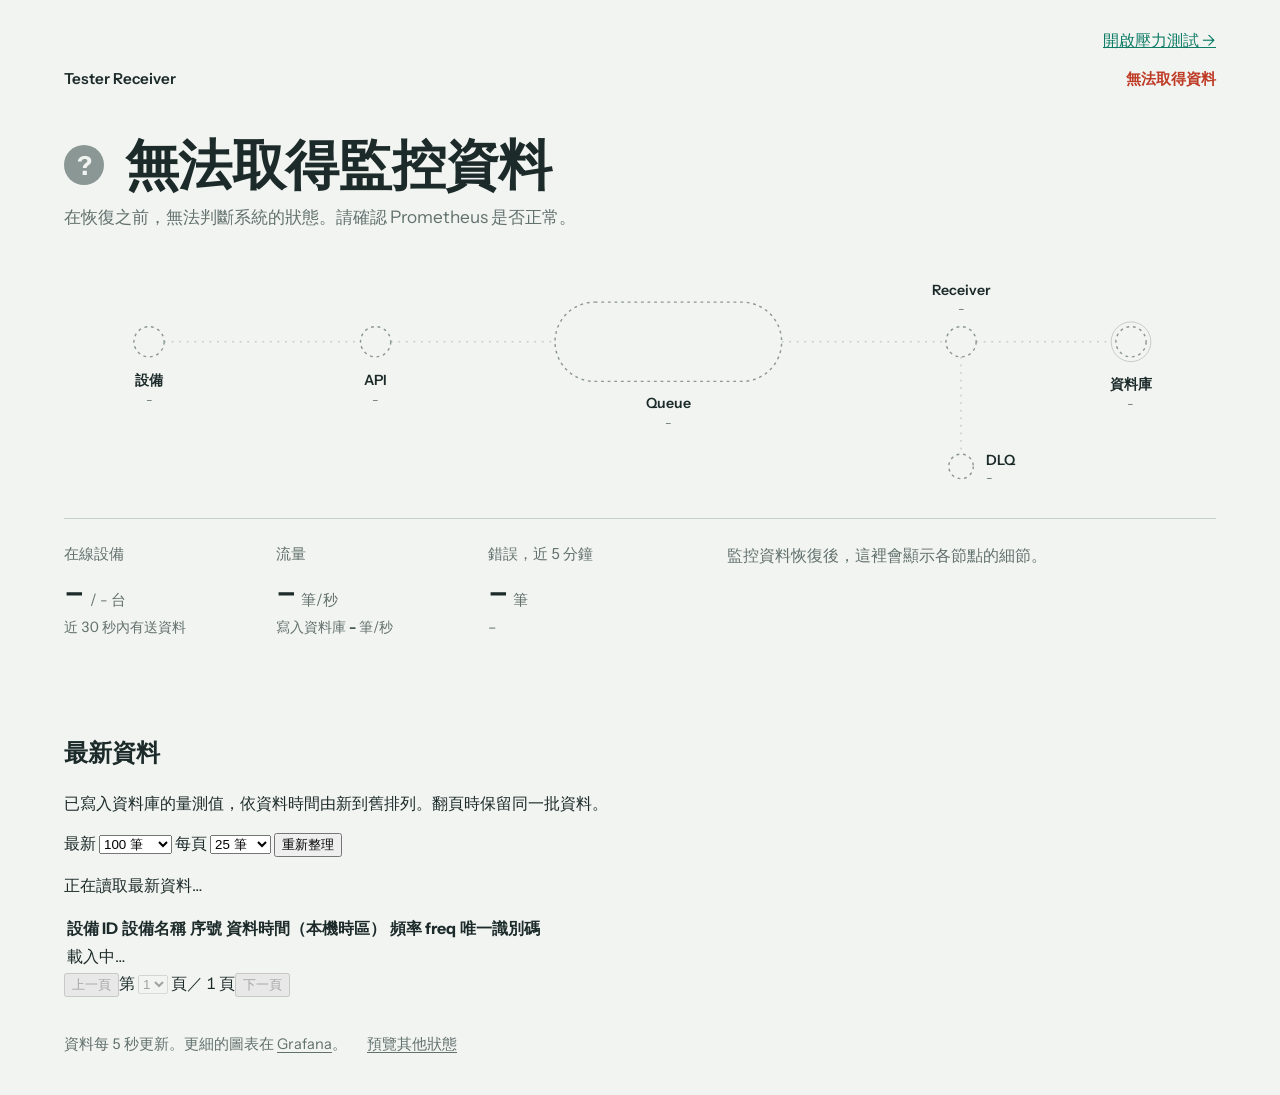
==== commit 0d82bf28: "feat: validate devices and store name snapshots with readings" ====
--- a/cmd/dashboard/web/index.html
+++ b/cmd/dashboard/web/index.html
@@ -248,7 +248,7 @@
   <label>每頁 <select id="readings-size"><option value="10">10 筆</option><option value="25" selected>25 筆</option><option value="50">50 筆</option><option value="100">100 筆</option></select></label>
   <button id="readings-refresh" type="button">重新整理</button></div></div>
   <p id="readings-status" role="status" aria-live="polite">正在讀取最新資料…</p>
-  <div class="readings-scroll" tabindex="0" role="region" aria-label="最新量測資料，可左右捲動"><table class="readings-table"><thead><tr><th scope="col">設備 ID</th><th scope="col">序號</th><th scope="col">資料時間（本機時區）</th><th scope="col">頻率 freq</th><th scope="col">唯一識別碼</th></tr></thead><tbody id="readings-body"><tr><td colspan="5">載入中…</td></tr></tbody></table></div>
+  <div class="readings-scroll" tabindex="0" role="region" aria-label="最新量測資料，可左右捲動"><table class="readings-table"><thead><tr><th scope="col">設備 ID</th><th scope="col">設備名稱</th><th scope="col">序號</th><th scope="col">資料時間（本機時區）</th><th scope="col">頻率 freq</th><th scope="col">唯一識別碼</th></tr></thead><tbody id="readings-body"><tr><td colspan="6">載入中…</td></tr></tbody></table></div>
   <nav class="readings-pagination" aria-label="資料分頁"><span id="readings-range"></span><div><button id="readings-prev" type="button" disabled>上一頁</button><label>第 <select id="readings-page" aria-label="跳至頁碼" disabled><option>1</option></select> 頁</label><span id="readings-pages">／ 1 頁</span><button id="readings-next" type="button" disabled>下一頁</button></div></nav>
 </section>
 
